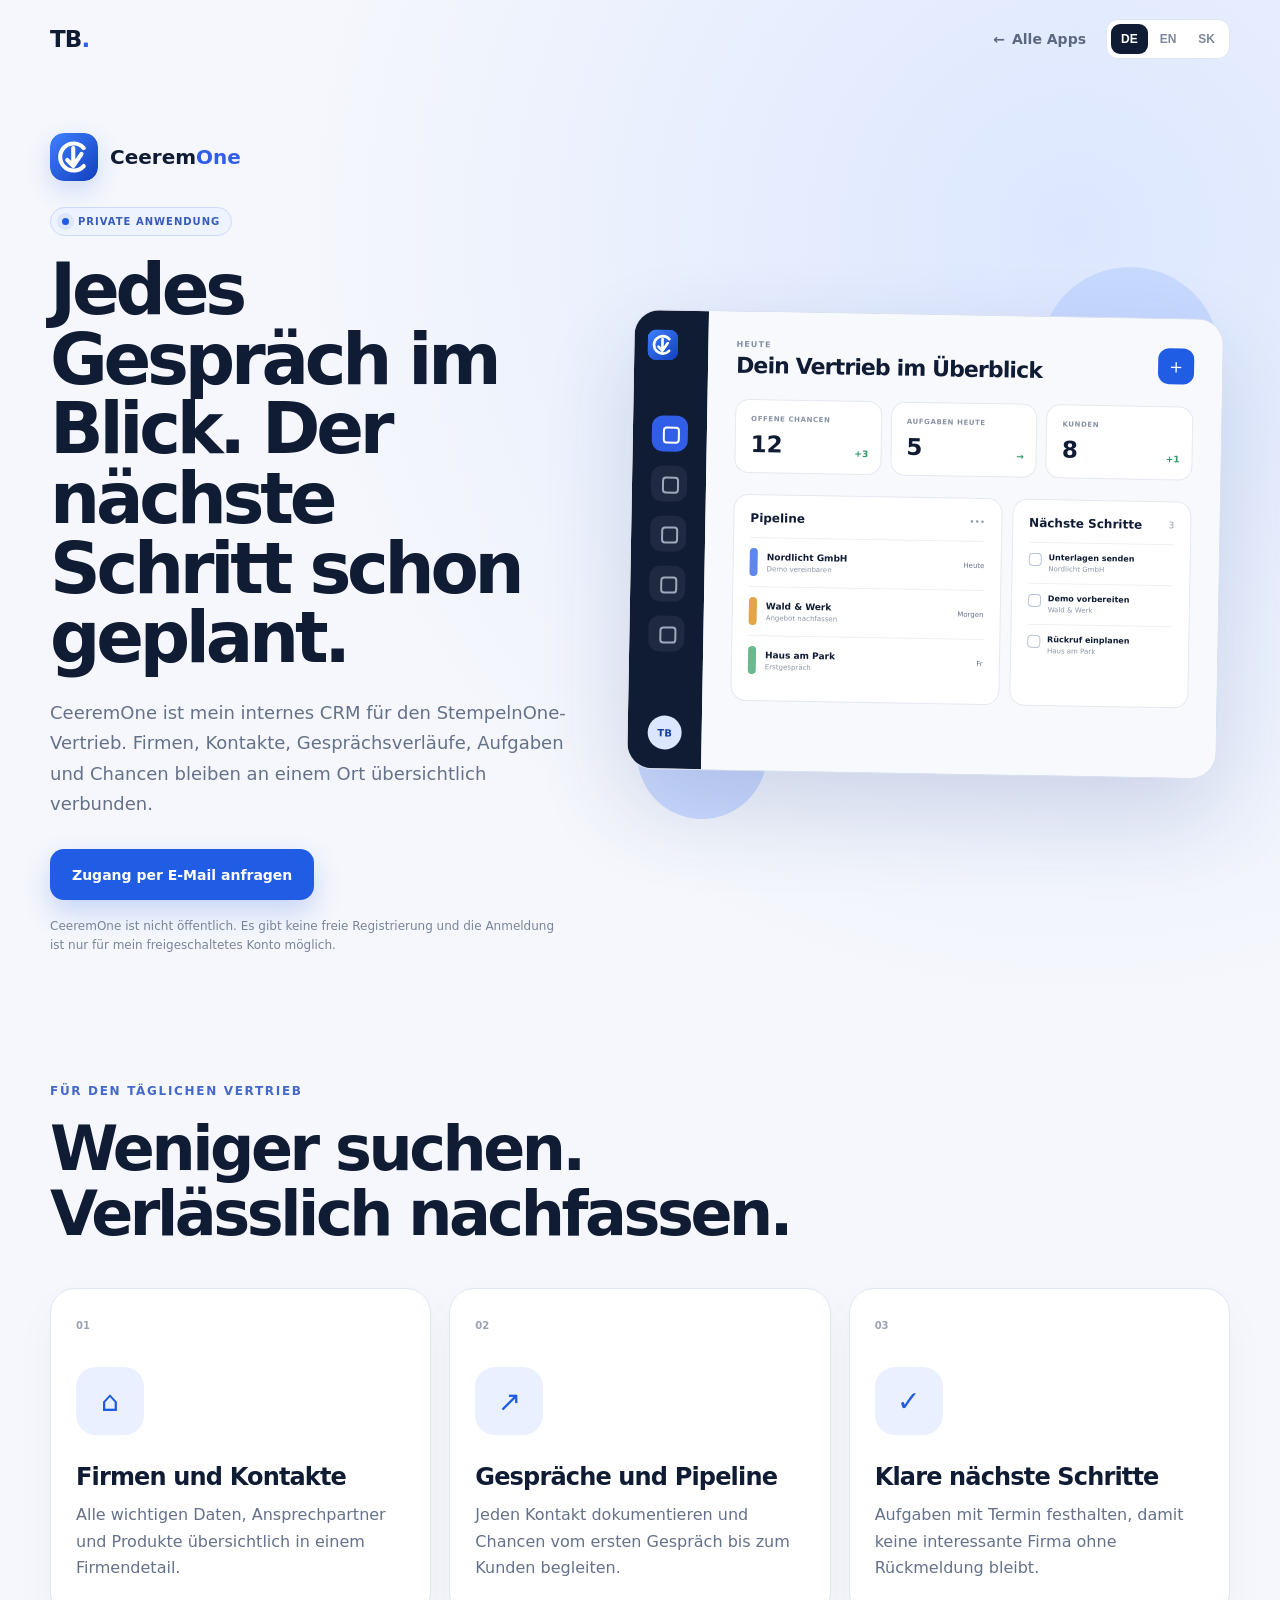
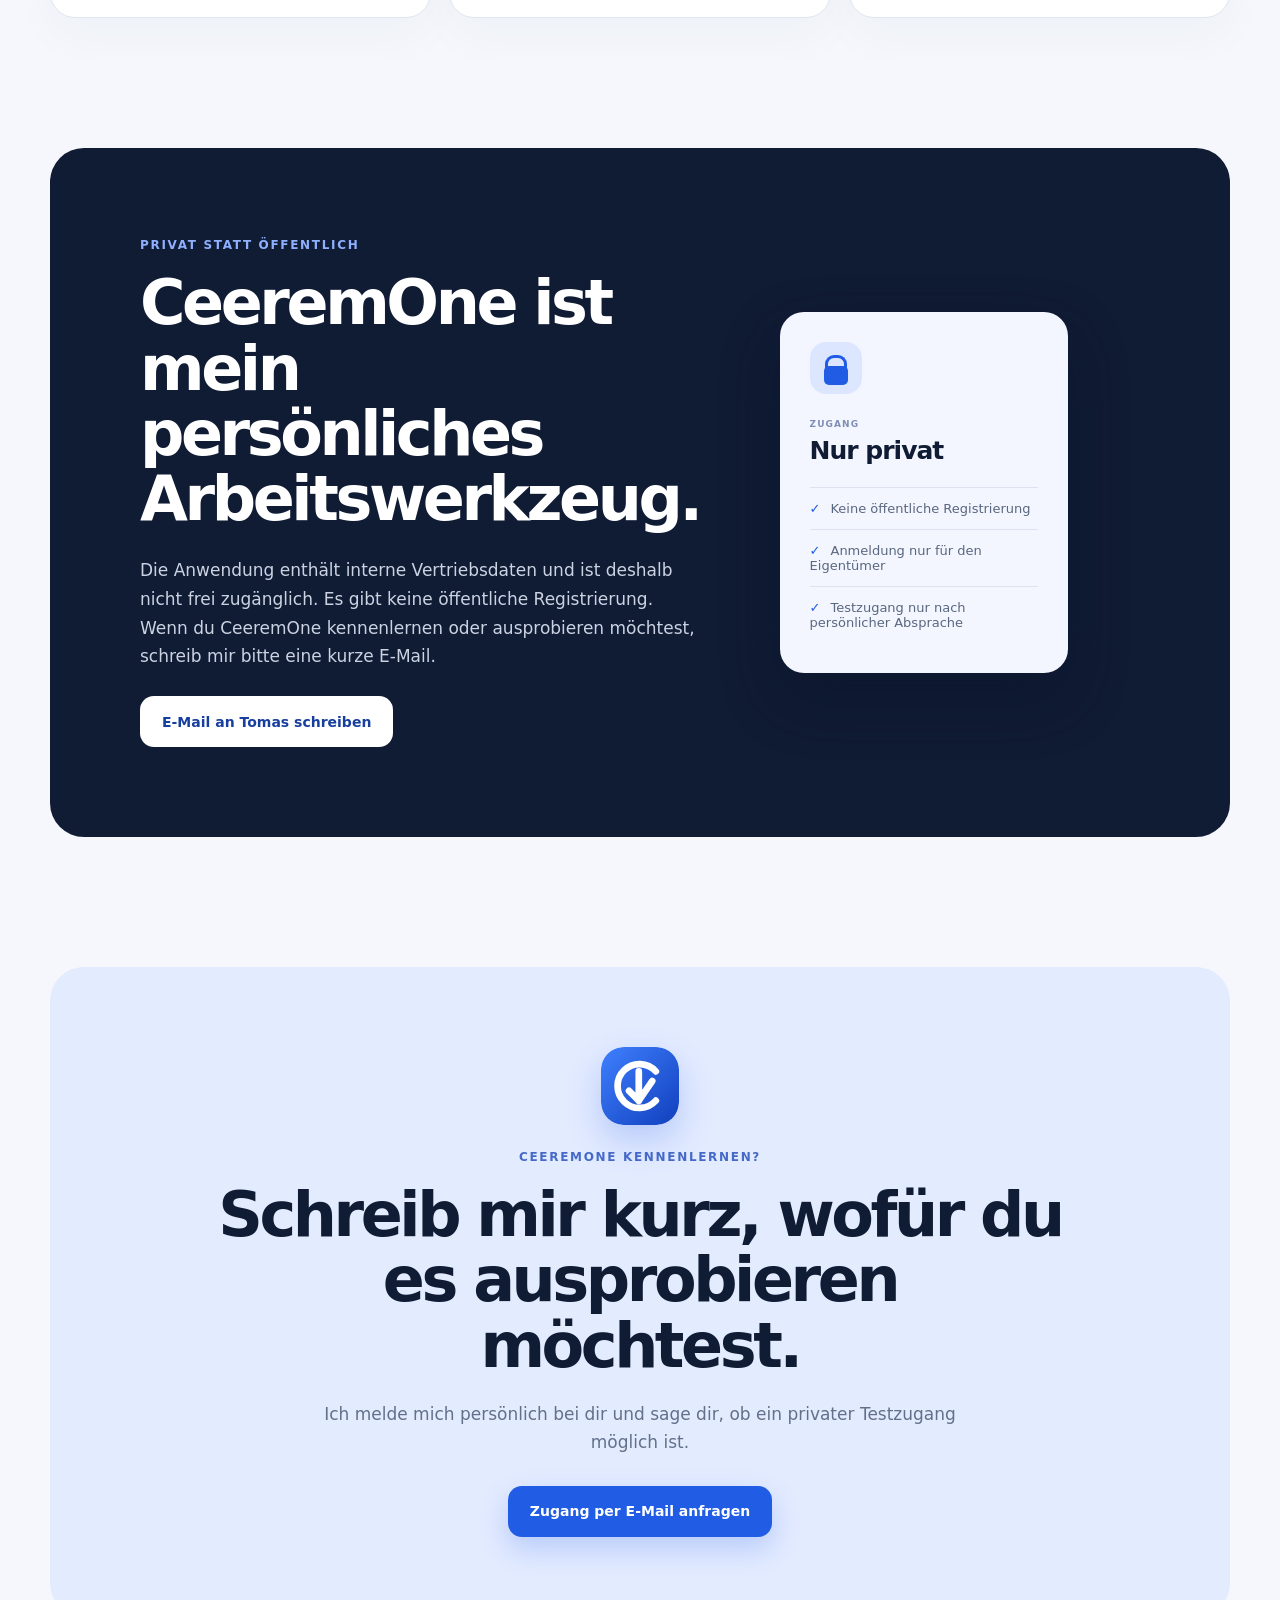
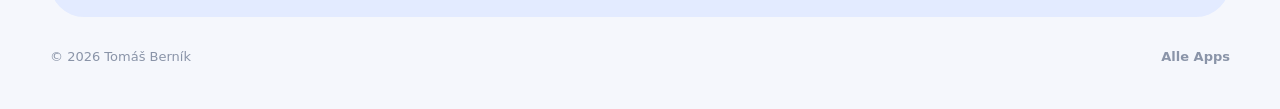
==== ceeremone.html @ 87958b19 "Add private CeeremOne landing page" ====
<!doctype html>
<html lang="de">
<head>
  <meta charset="utf-8">
  <meta name="viewport" content="width=device-width, initial-scale=1">
  <title>CeeremOne – internes CRM für den Vertrieb</title>
  <meta name="description" content="CeeremOne bündelt Firmen, Gespräche, Aufgaben und die Vertriebspipeline für StempelnOne. Die Anwendung ist privat.">
  <meta name="author" content="Tomas Bernik">
  <meta name="robots" content="index, follow">
  <meta property="og:type" content="website">
  <meta property="og:site_name" content="Tomas Bernik">
  <meta property="og:title" content="CeeremOne – internes CRM für den Vertrieb">
  <meta property="og:description" content="Firmen, Gespräche und nächste Schritte an einem privaten Ort.">
  <meta property="og:url" content="https://tomasbernik.de/ceeremone.html">
  <meta property="og:image" content="https://tomasbernik.de/assets/ceeremone/icon.svg">
  <link rel="canonical" href="https://tomasbernik.de/ceeremone.html">
  <link rel="icon" type="image/svg+xml" href="assets/ceeremone/icon.svg">
  <link rel="stylesheet" href="ceeremone.css">
</head>
<body>
  <header class="topbar">
    <a class="brand" href="index.html" aria-label="Tomas Bernik – Apps">TB<span>.</span></a>
    <nav class="top-actions" aria-label="Seitennavigation">
      <a class="back-link" href="index.html" data-i18n="back">Alle Apps</a>
      <div class="lang-switch" aria-label="Language">
        <button type="button" data-lang="de" class="active">DE</button>
        <button type="button" data-lang="en">EN</button>
        <button type="button" data-lang="sk">SK</button>
      </div>
    </nav>
  </header>

  <main>
    <section class="hero">
      <div class="hero-copy">
        <div class="app-label"><img src="assets/ceeremone/icon.svg" alt=""><strong>Ceerem<span>One</span></strong></div>
        <div class="private-badge"><i></i><span data-i18n="privateBadge">PRIVATE ANWENDUNG</span></div>
        <h1 data-i18n="heroTitle">Jedes Gespräch im Blick. Der nächste Schritt schon geplant.</h1>
        <p class="hero-lead" data-i18n="heroLead">CeeremOne ist mein internes CRM für den StempelnOne-Vertrieb. Firmen, Kontakte, Gesprächsverläufe, Aufgaben und Chancen bleiben an einem Ort übersichtlich verbunden.</p>
        <a class="button primary" href="mailto:tomas.bernik@gmail.com?subject=CeeremOne%20ausprobieren" data-i18n="requestAccess">Zugang per E-Mail anfragen</a>
        <p class="access-note" data-i18n="accessNote">CeeremOne ist nicht öffentlich. Es gibt keine freie Registrierung und die Anmeldung ist nur für mein freigeschaltetes Konto möglich.</p>
      </div>

      <div class="product-stage" aria-label="Vorschau von CeeremOne">
        <div class="orb orb-one"></div><div class="orb orb-two"></div>
        <div class="app-window">
          <aside class="mock-sidebar">
            <div class="mock-brand"><img src="assets/ceeremone/icon.svg" alt=""><b>Ceerem<span>One</span></b></div>
            <div class="mock-nav"><i class="active"></i><i></i><i></i><i></i><i></i></div>
            <span class="mock-avatar">TB</span>
          </aside>
          <div class="mock-main">
            <div class="mock-head"><div><small data-i18n="mockToday">HEUTE</small><strong data-i18n="mockTitle">Dein Vertrieb im Überblick</strong></div><span>＋</span></div>
            <div class="metrics"><div><small data-i18n="mockOpen">OFFENE CHANCEN</small><b>12</b><em>+3</em></div><div><small data-i18n="mockTasks">AUFGABEN HEUTE</small><b>5</b><em>→</em></div><div><small data-i18n="mockCustomers">KUNDEN</small><b>8</b><em>+1</em></div></div>
            <div class="mock-content">
              <div class="pipeline">
                <div class="mock-section-title"><strong data-i18n="mockPipeline">Pipeline</strong><span>•••</span></div>
                <div class="pipeline-row"><span></span><div><b>Nordlicht GmbH</b><small data-i18n="mockDemo">Demo vereinbaren</small></div><em>Heute</em></div>
                <div class="pipeline-row"><span></span><div><b>Wald &amp; Werk</b><small data-i18n="mockOffer">Angebot nachfassen</small></div><em>Morgen</em></div>
                <div class="pipeline-row"><span></span><div><b>Haus am Park</b><small data-i18n="mockCall">Erstgespräch</small></div><em>Fr</em></div>
              </div>
              <div class="tasks">
                <div class="mock-section-title"><strong data-i18n="mockNext">Nächste Schritte</strong><span>3</span></div>
                <div><i></i><p><b data-i18n="mockSend">Unterlagen senden</b><small>Nordlicht GmbH</small></p></div>
                <div><i></i><p><b data-i18n="mockPrepare">Demo vorbereiten</b><small>Wald &amp; Werk</small></p></div>
                <div><i></i><p><b data-i18n="mockFollow">Rückruf einplanen</b><small>Haus am Park</small></p></div>
              </div>
            </div>
          </div>
        </div>
      </div>
    </section>

    <section class="features">
      <div class="section-heading"><p class="kicker" data-i18n="featuresKicker">FÜR DEN TÄGLICHEN VERTRIEB</p><h2 data-i18n="featuresTitle">Weniger suchen. Verlässlich nachfassen.</h2></div>
      <div class="feature-grid">
        <article><span>01</span><div class="feature-icon">⌂</div><h3 data-i18n="feature1Title">Firmen und Kontakte</h3><p data-i18n="feature1Text">Alle wichtigen Daten, Ansprechpartner und Produkte übersichtlich in einem Firmendetail.</p></article>
        <article><span>02</span><div class="feature-icon">↗</div><h3 data-i18n="feature2Title">Gespräche und Pipeline</h3><p data-i18n="feature2Text">Jeden Kontakt dokumentieren und Chancen vom ersten Gespräch bis zum Kunden begleiten.</p></article>
        <article><span>03</span><div class="feature-icon">✓</div><h3 data-i18n="feature3Title">Klare nächste Schritte</h3><p data-i18n="feature3Text">Aufgaben mit Termin festhalten, damit keine interessante Firma ohne Rückmeldung bleibt.</p></article>
      </div>
    </section>

    <section class="private-section">
      <div class="private-copy">
        <p class="kicker" data-i18n="privacyKicker">PRIVAT STATT ÖFFENTLICH</p>
        <h2 data-i18n="privacyTitle">CeeremOne ist mein persönliches Arbeitswerkzeug.</h2>
        <p data-i18n="privacyText">Die Anwendung enthält interne Vertriebsdaten und ist deshalb nicht frei zugänglich. Es gibt keine öffentliche Registrierung. Wenn du CeeremOne kennenlernen oder ausprobieren möchtest, schreib mir bitte eine kurze E-Mail.</p>
        <a class="button light" href="mailto:tomas.bernik@gmail.com?subject=CeeremOne%20ausprobieren" data-i18n="emailButton">E-Mail an Tomas schreiben</a>
      </div>
      <div class="status-card">
        <div class="lock" aria-hidden="true"><span></span></div>
        <small data-i18n="statusLabel">ZUGANG</small>
        <strong data-i18n="statusTitle">Nur privat</strong>
        <ul><li data-i18n="status1">Keine öffentliche Registrierung</li><li data-i18n="status2">Anmeldung nur für den Eigentümer</li><li data-i18n="status3">Testzugang nur nach persönlicher Absprache</li></ul>
      </div>
    </section>

    <section class="final-cta">
      <img src="assets/ceeremone/icon.svg" alt="">
      <p class="kicker" data-i18n="ctaKicker">CEEREMONE KENNENLERNEN?</p>
      <h2 data-i18n="ctaTitle">Schreib mir kurz, wofür du es ausprobieren möchtest.</h2>
      <p data-i18n="ctaText">Ich melde mich persönlich bei dir und sage dir, ob ein privater Testzugang möglich ist.</p>
      <a class="button primary" href="mailto:tomas.bernik@gmail.com?subject=CeeremOne%20ausprobieren" data-i18n="ctaButton">Zugang per E-Mail anfragen</a>
    </section>
  </main>

  <footer><span>© 2026 Tomáš Berník</span><a href="index.html" data-i18n="allApps">Alle Apps</a></footer>
  <script src="ceeremone.js"></script>
</body>
</html>
---- ceeremone.css ----
:root{font-family:Inter,ui-sans-serif,system-ui,-apple-system,BlinkMacSystemFont,"Segoe UI",sans-serif;color:#101b34;background:#f5f7fc;--ink:#101b34;--muted:#65718a;--blue:#215ce5;--blue-dark:#123eaa;--line:#dfe5f1}*{box-sizing:border-box}html{scroll-behavior:smooth;overflow-x:clip}body{margin:0;overflow-x:clip;background:radial-gradient(circle at 84% 7%,#dce7ff 0,transparent 24%),#f5f7fc}a{color:inherit}.topbar,main,footer{width:min(1180px,calc(100% - 36px));margin:0 auto}.topbar{height:78px;display:flex;align-items:center;justify-content:space-between;position:relative;z-index:10}.brand{text-decoration:none;color:var(--ink);font-weight:900;font-size:23px;letter-spacing:-.04em}.brand span,.app-label span,.mock-brand span{color:#315ee7}.top-actions{display:flex;align-items:center;gap:20px}.back-link{color:#5c6880;font-size:14px;font-weight:750;text-decoration:none}.back-link::before{content:"←";margin-right:7px}.lang-switch{display:flex;background:#fff;border:1px solid var(--line);border-radius:12px;padding:4px;gap:2px}.lang-switch button{border:0;background:transparent;color:#7d879a;font-weight:800;font-size:12px;border-radius:9px;padding:8px 10px;cursor:pointer}.lang-switch button.active{background:var(--ink);color:#fff}.hero{min-height:720px;display:grid;grid-template-columns:.92fr 1.08fr;align-items:center;gap:52px;padding:55px 0 105px}.app-label{display:inline-flex;align-items:center;gap:12px;margin-bottom:26px;font-size:20px}.app-label img{width:48px;height:48px;border-radius:14px;box-shadow:0 9px 25px #215ce52f}.private-badge{display:flex;align-items:center;gap:9px;width:max-content;margin-bottom:20px;padding:8px 11px;border:1px solid #cedafa;border-radius:99px;background:#edf3ff;color:#375bba;font-size:10px;font-weight:900;letter-spacing:.1em}.private-badge i{width:7px;height:7px;border-radius:50%;background:#215ce5;box-shadow:0 0 0 5px #215ce514}.hero h1{max-width:630px;margin:0 0 24px;font-size:clamp(46px,5.5vw,73px);line-height:.99;letter-spacing:-.06em}.hero-lead{max-width:590px;margin:0 0 30px;color:var(--muted);font-size:18px;line-height:1.68}.button{display:inline-flex;min-height:51px;align-items:center;justify-content:center;padding:0 22px;border-radius:14px;text-decoration:none;font-size:14px;font-weight:850;transition:.2s ease}.button:hover{transform:translateY(-2px)}.button.primary{background:var(--blue);color:#fff;box-shadow:0 12px 28px #215ce538}.access-note{max-width:570px;margin:17px 0 0;color:#7a8498;font-size:12px;line-height:1.55}.product-stage{position:relative;min-height:610px;display:grid;place-items:center}.orb{position:absolute;border-radius:50%}.orb-one{top:28px;right:10px;width:180px;height:180px;background:#c8d9ff}.orb-two{left:16px;bottom:30px;width:130px;height:130px;background:#9bb9ff;opacity:.45}.app-window{position:relative;z-index:2;display:grid;grid-template-columns:74px 1fr;width:min(100%,590px);min-height:460px;overflow:hidden;border:1px solid #d9e1f0;border-radius:26px;background:#fff;box-shadow:0 36px 90px #1d3b7c29;transform:rotate(1deg)}.mock-sidebar{display:flex;flex-direction:column;align-items:center;padding:19px 13px;background:#101b34;color:#fff}.mock-brand{display:flex;align-items:center;gap:8px;white-space:nowrap;align-self:flex-start}.mock-brand img{width:31px;height:31px;border-radius:9px}.mock-brand b{display:none;font-size:14px}.mock-nav{display:flex;flex-direction:column;gap:14px;margin-top:55px}.mock-nav i{width:36px;height:36px;border-radius:11px;background:#ffffff10}.mock-nav i::after{content:"";display:block;width:13px;height:13px;margin:11px;border:2px solid #9fa9bd;border-radius:4px}.mock-nav i.active{background:#315ee7}.mock-nav i.active::after{border-color:#fff}.mock-avatar{display:grid;width:34px;height:34px;place-items:center;margin-top:auto;border-radius:50%;background:#dce7ff;color:#183f9f;font-size:10px;font-weight:900}.mock-main{padding:28px;background:#f8f9fc}.mock-head{display:flex;align-items:center;justify-content:space-between}.mock-head div{display:flex;flex-direction:column;gap:4px}.mock-head small{color:#8590a7;font-size:8px;font-weight:900;letter-spacing:.14em}.mock-head strong{font-size:22px;letter-spacing:-.04em}.mock-head>span{display:grid;width:36px;height:36px;place-items:center;border-radius:11px;background:#215ce5;color:#fff;font-size:20px}.metrics{display:grid;grid-template-columns:repeat(3,1fr);gap:9px;margin:21px 0}.metrics>div{position:relative;padding:15px;border:1px solid #e4e8f0;border-radius:14px;background:#fff}.metrics small{display:block;color:#8992a4;font-size:7px;font-weight:900;letter-spacing:.08em}.metrics b{display:block;margin-top:8px;font-size:23px}.metrics em{position:absolute;right:12px;bottom:15px;color:#2c9b68;font-size:9px;font-style:normal;font-weight:900}.mock-content{display:grid;grid-template-columns:1.35fr .9fr;gap:10px}.pipeline,.tasks{padding:16px;border:1px solid #e4e8f0;border-radius:15px;background:#fff}.mock-section-title{display:flex;align-items:center;justify-content:space-between;margin-bottom:12px}.mock-section-title strong{font-size:12px}.mock-section-title span{color:#929bad;font-size:9px}.pipeline-row{display:grid;grid-template-columns:auto 1fr auto;gap:9px;align-items:center;padding:10px 0;border-top:1px solid #eef0f5}.pipeline-row>span{width:8px;height:28px;border-radius:5px;background:#5e87ed}.pipeline-row:nth-child(3)>span{background:#e2a54a}.pipeline-row:nth-child(4)>span{background:#6bb88e}.pipeline-row div{display:flex;min-width:0;flex-direction:column;gap:3px}.pipeline-row b{overflow:hidden;font-size:9px;text-overflow:ellipsis;white-space:nowrap}.pipeline-row small,.tasks small{color:#8a94a7;font-size:7px}.pipeline-row em{color:#65718a;font-size:7px;font-style:normal}.tasks>div:not(.mock-section-title){display:flex;align-items:flex-start;gap:7px;padding:10px 0;border-top:1px solid #eef0f5}.tasks i{width:13px;height:13px;border:1px solid #b9c3d4;border-radius:4px}.tasks p{display:flex;margin:0;flex-direction:column;gap:3px}.tasks b{font-size:8px}.kicker{margin:0 0 18px;color:#4569c8;font-size:12px;font-weight:900;letter-spacing:.14em}.section-heading{max-width:810px;margin-bottom:42px}.section-heading h2,.private-copy h2,.final-cta h2{margin:0;font-size:clamp(38px,5vw,62px);line-height:1.05;letter-spacing:-.055em}.features{padding:25px 0 130px}.feature-grid{display:grid;grid-template-columns:repeat(3,1fr);gap:18px}.feature-grid article{min-height:330px;padding:25px;border:1px solid var(--line);border-radius:25px;background:#fff;box-shadow:0 18px 48px #1e366608}.feature-grid article>span{color:#99a3b5;font-size:10px;font-weight:900}.feature-icon{display:grid;width:68px;height:68px;margin:34px 0 28px;place-items:center;border-radius:20px;background:#eaf0ff;color:#215ce5;font-size:28px}.feature-grid h3{margin:0 0 11px;font-size:24px;letter-spacing:-.035em}.feature-grid p{margin:0;color:var(--muted);line-height:1.65}.private-section{display:grid;grid-template-columns:1.2fr .8fr;gap:80px;align-items:center;margin-bottom:130px;padding:90px;border-radius:34px;background:#101b34;color:#fff}.private-copy>.kicker{color:#8fb0ff}.private-copy>p:not(.kicker){max-width:650px;margin:25px 0;color:#cbd3e3;font-size:17px;line-height:1.7}.button.light{background:#fff;color:#173f9e}.status-card{padding:30px;border-radius:24px;background:#f3f6ff;color:var(--ink);box-shadow:0 25px 60px #07112755}.lock{display:grid;width:52px;height:52px;margin-bottom:25px;place-items:end center;border-radius:16px;background:#dce7ff}.lock::before{content:"";position:absolute;width:16px;height:14px;margin-bottom:22px;border:3px solid #215ce5;border-bottom:0;border-radius:9px 9px 0 0}.lock span{width:24px;height:19px;margin-bottom:9px;border-radius:5px;background:#215ce5}.status-card>small{display:block;color:#7f8fb4;font-size:9px;font-weight:900;letter-spacing:.12em}.status-card>strong{display:block;margin:7px 0 22px;font-size:25px;letter-spacing:-.04em}.status-card ul{list-style:none;margin:0;padding:0}.status-card li{padding:13px 0;border-top:1px solid #dce2ef;color:#59677f;font-size:13px}.status-card li::before{content:"✓";margin-right:10px;color:#215ce5;font-weight:900}.final-cta{display:flex;min-height:500px;flex-direction:column;align-items:center;justify-content:center;padding:80px 24px;border-radius:34px;background:#e3ebff;text-align:center}.final-cta img{width:78px;height:78px;margin-bottom:25px;border-radius:23px;box-shadow:0 15px 34px #215ce53b}.final-cta h2{max-width:850px}.final-cta>p:not(.kicker){max-width:650px;margin:22px 0 30px;color:#63708a;font-size:17px;line-height:1.65}footer{display:flex;justify-content:space-between;padding:32px 0 45px;color:#8a94a8;font-size:13px}footer a{text-decoration:none;font-weight:750}@media(max-width:920px){.hero{grid-template-columns:1fr;padding-top:40px}.hero-copy{text-align:center}.hero-copy>*{margin-left:auto;margin-right:auto}.product-stage{min-height:560px}.feature-grid{grid-template-columns:1fr}.feature-grid article{min-height:auto}.private-section{grid-template-columns:1fr;padding:65px 45px;gap:50px}}@media(max-width:620px){.topbar,main,footer{width:min(100% - 28px,1180px)}.topbar{height:70px}.top-actions{gap:10px}.back-link{font-size:0}.back-link::before{font-size:20px;margin:0}.hero{padding:35px 0 75px}.hero h1{font-size:43px}.hero-lead{font-size:16px}.hero .button{width:100%}.product-stage{min-height:450px;margin:0 -8px}.app-window{grid-template-columns:55px 1fr;min-height:400px;transform:none}.mock-sidebar{padding:14px 9px}.mock-main{padding:18px 13px}.mock-head strong{font-size:17px}.metrics{gap:5px}.metrics>div{padding:10px 7px}.metrics b{font-size:19px}.metrics em{display:none}.mock-content{grid-template-columns:1fr}.tasks{display:none}.features{padding-bottom:95px}.section-heading h2,.private-copy h2,.final-cta h2{font-size:38px}.private-section{margin:0 -7px 95px;padding:55px 24px;border-radius:27px}.final-cta{margin:0 -7px;min-height:470px;border-radius:27px}footer{padding-bottom:35px}}
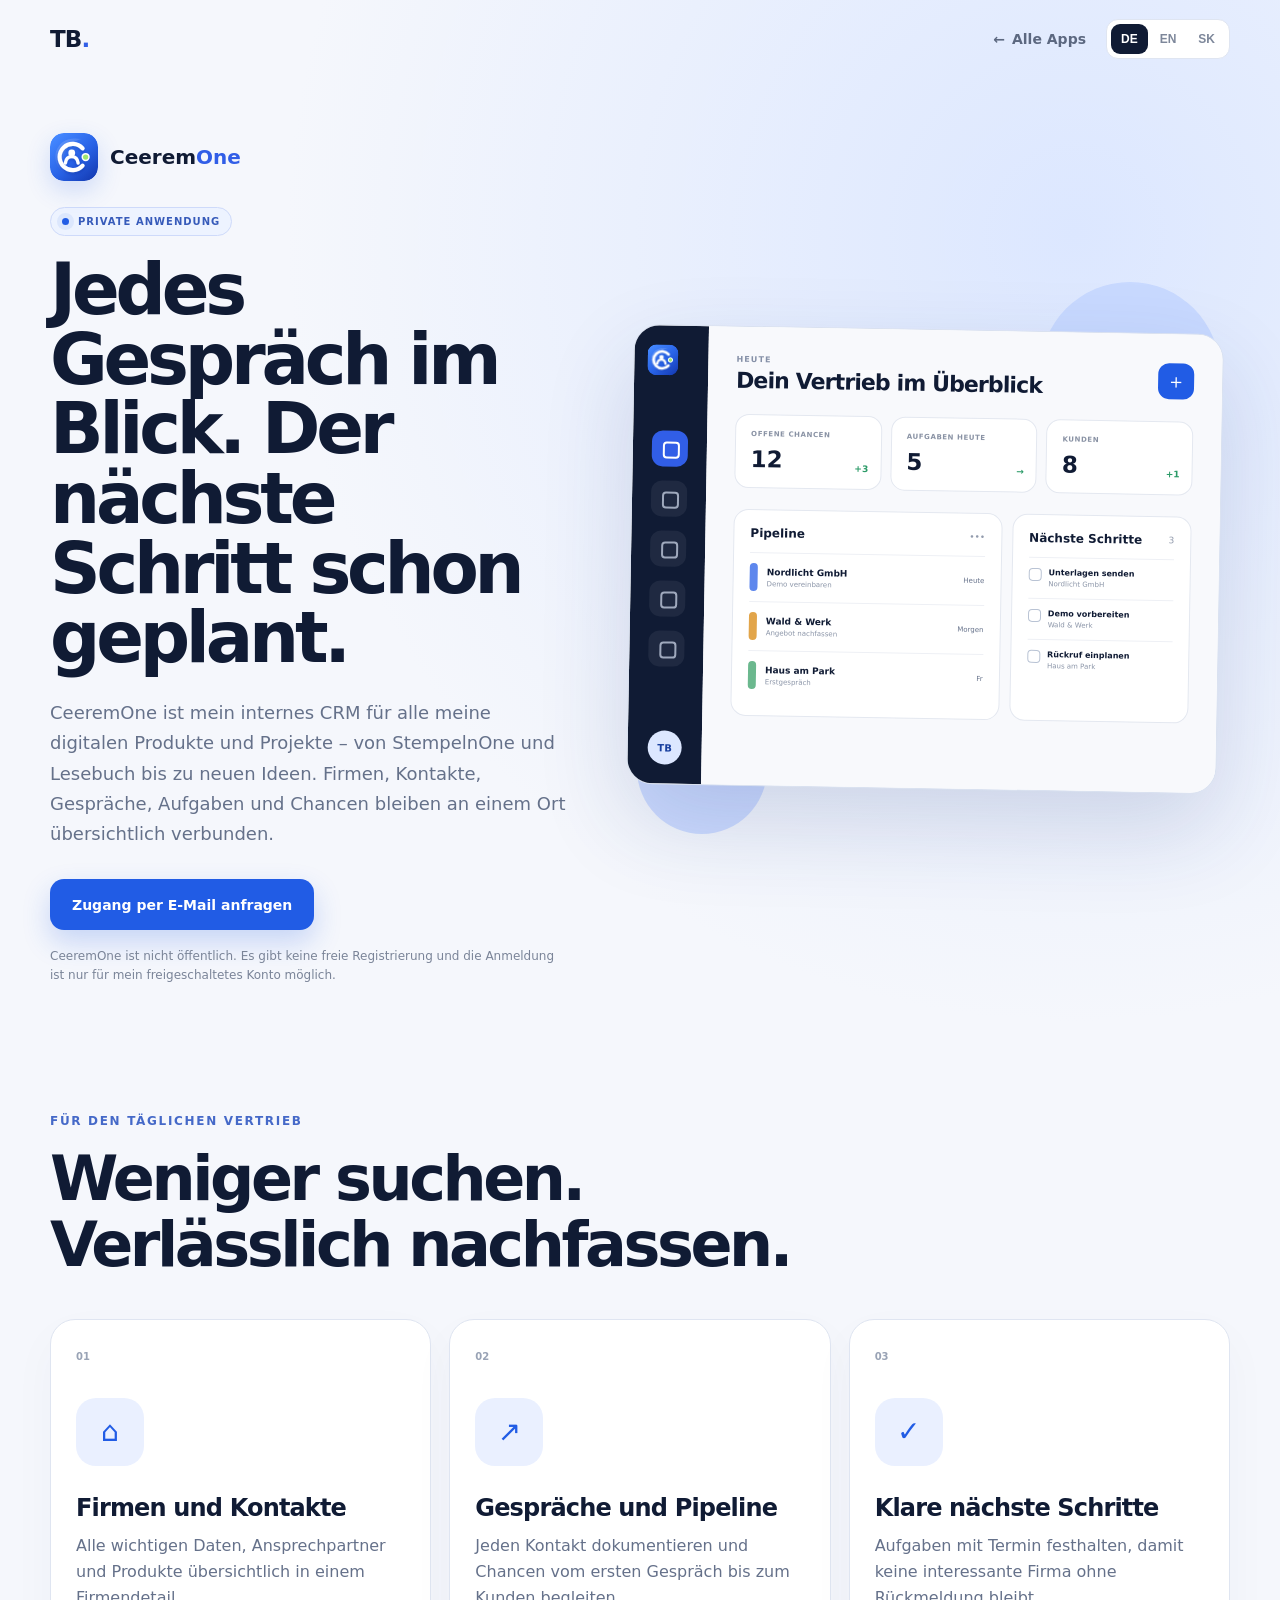
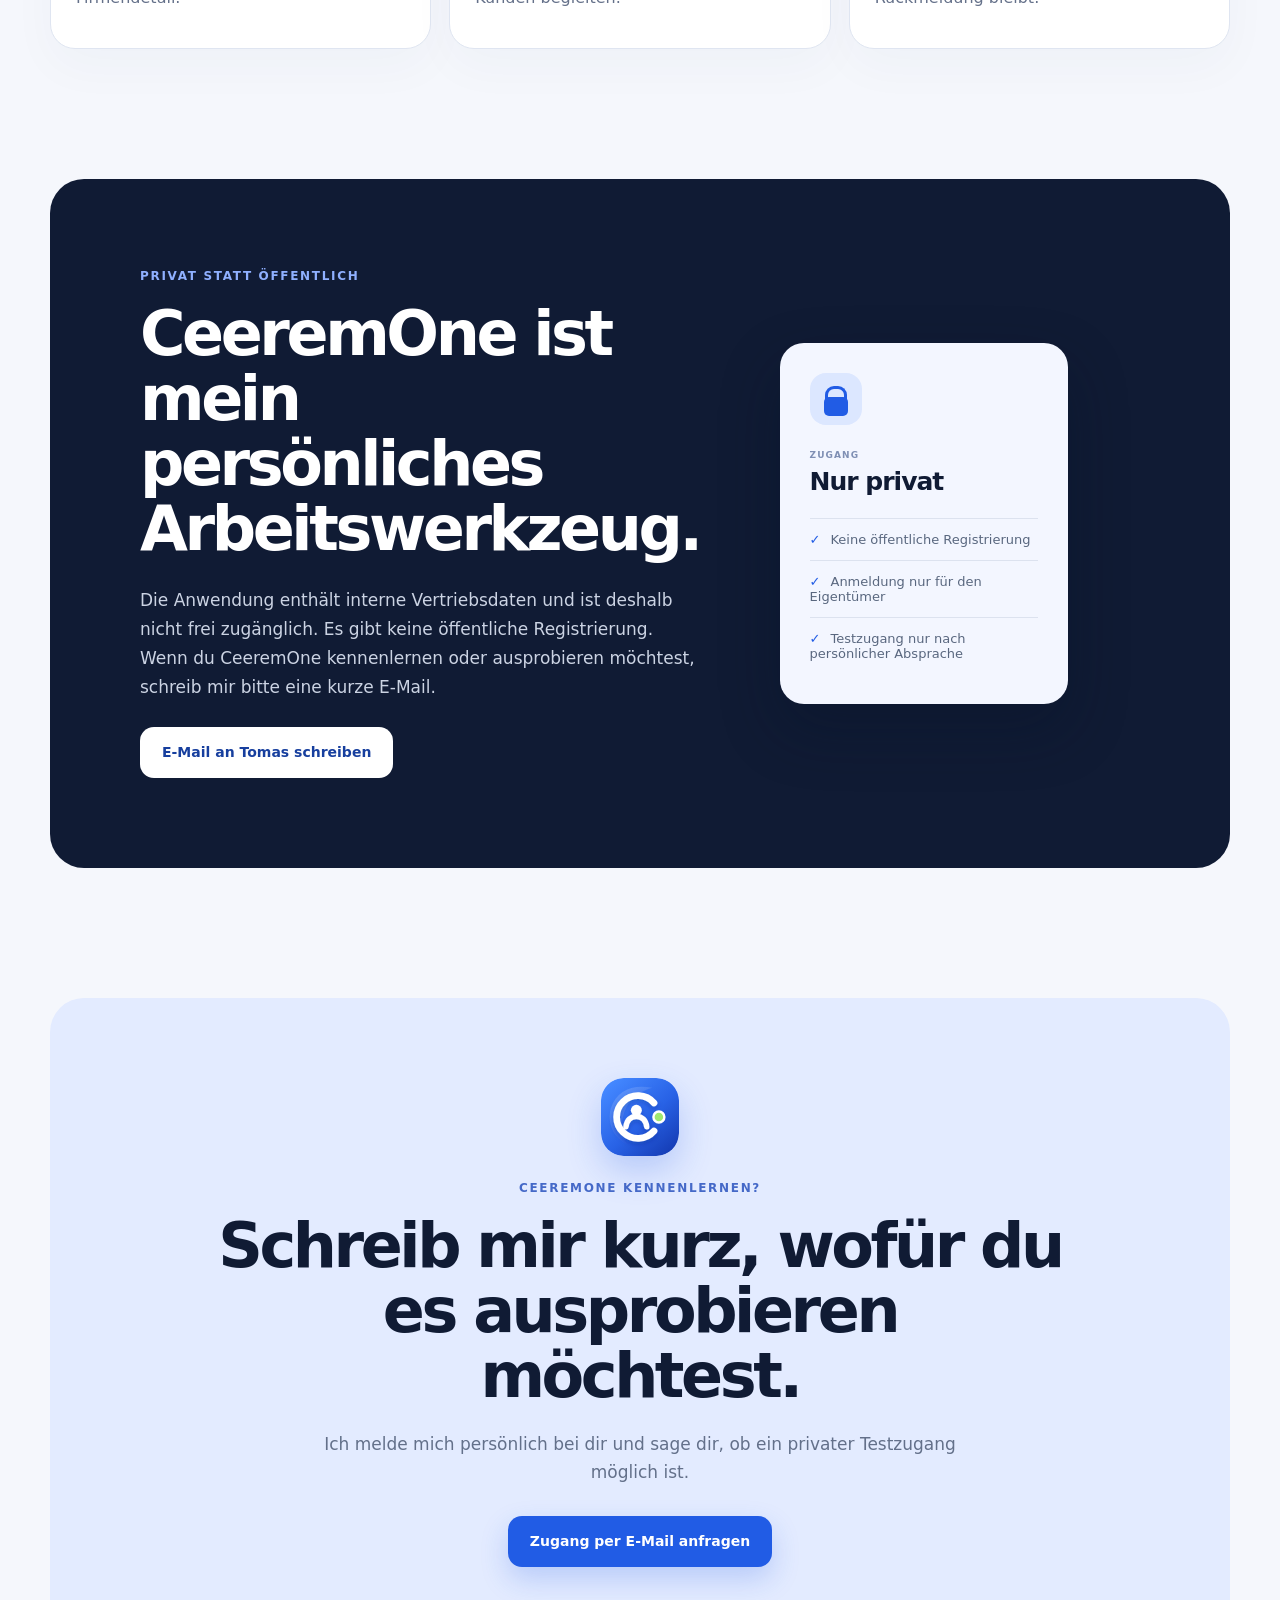
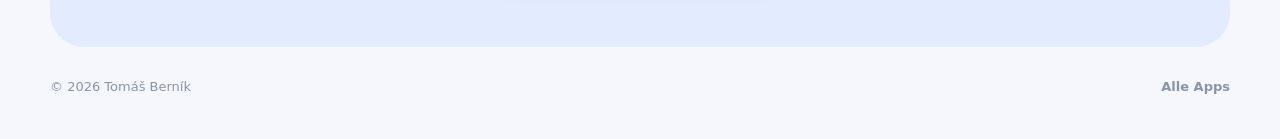
==== commit abed201f: "Broaden CeeremOne product description" ====
--- a/ceeremone.html
+++ b/ceeremone.html
@@ -3,13 +3,13 @@
 <head>
   <meta charset="utf-8">
   <meta name="viewport" content="width=device-width, initial-scale=1">
-  <title>CeeremOne – internes CRM für den Vertrieb</title>
-  <meta name="description" content="CeeremOne bündelt Firmen, Gespräche, Aufgaben und die Vertriebspipeline für StempelnOne. Die Anwendung ist privat.">
+  <title>CeeremOne – internes CRM für Produkte und Projekte</title>
+  <meta name="description" content="CeeremOne bündelt Firmen, Gespräche, Aufgaben und Verkaufschancen für meine digitalen Produkte und Projekte. Die Anwendung ist privat.">
   <meta name="author" content="Tomas Bernik">
   <meta name="robots" content="index, follow">
   <meta property="og:type" content="website">
   <meta property="og:site_name" content="Tomas Bernik">
-  <meta property="og:title" content="CeeremOne – internes CRM für den Vertrieb">
+  <meta property="og:title" content="CeeremOne – internes CRM für Produkte und Projekte">
   <meta property="og:description" content="Firmen, Gespräche und nächste Schritte an einem privaten Ort.">
   <meta property="og:url" content="https://tomasbernik.de/ceeremone.html">
   <meta property="og:image" content="https://tomasbernik.de/assets/ceeremone/icon.svg">
@@ -36,7 +36,7 @@
         <div class="app-label"><img src="assets/ceeremone/icon.svg" alt=""><strong>Ceerem<span>One</span></strong></div>
         <div class="private-badge"><i></i><span data-i18n="privateBadge">PRIVATE ANWENDUNG</span></div>
         <h1 data-i18n="heroTitle">Jedes Gespräch im Blick. Der nächste Schritt schon geplant.</h1>
-        <p class="hero-lead" data-i18n="heroLead">CeeremOne ist mein internes CRM für den StempelnOne-Vertrieb. Firmen, Kontakte, Gesprächsverläufe, Aufgaben und Chancen bleiben an einem Ort übersichtlich verbunden.</p>
+        <p class="hero-lead" data-i18n="heroLead">CeeremOne ist mein internes CRM für alle meine digitalen Produkte und Projekte – von StempelnOne und Lesebuch bis zu neuen Ideen. Firmen, Kontakte, Gespräche, Aufgaben und Chancen bleiben an einem Ort übersichtlich verbunden.</p>
         <a class="button primary" href="mailto:tomas.bernik@gmail.com?subject=CeeremOne%20ausprobieren" data-i18n="requestAccess">Zugang per E-Mail anfragen</a>
         <p class="access-note" data-i18n="accessNote">CeeremOne ist nicht öffentlich. Es gibt keine freie Registrierung und die Anmeldung ist nur für mein freigeschaltetes Konto möglich.</p>
       </div>
